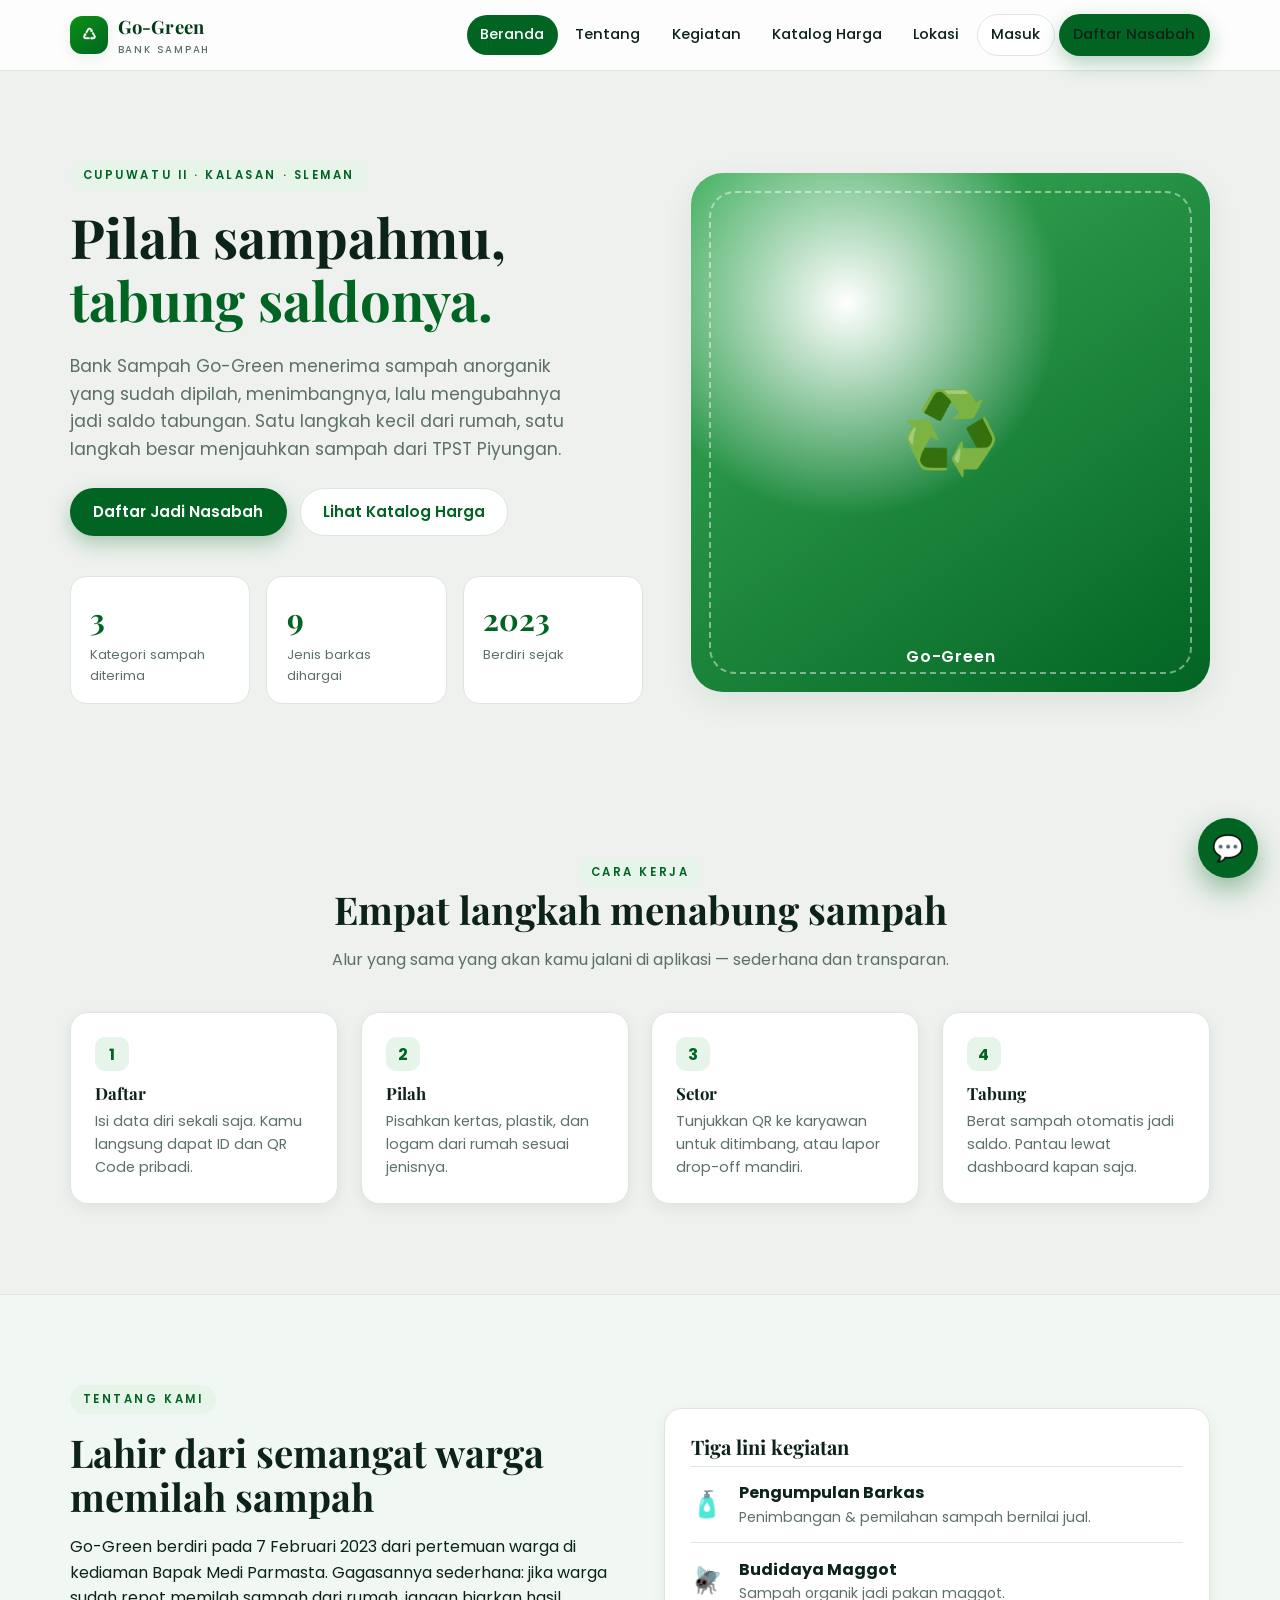
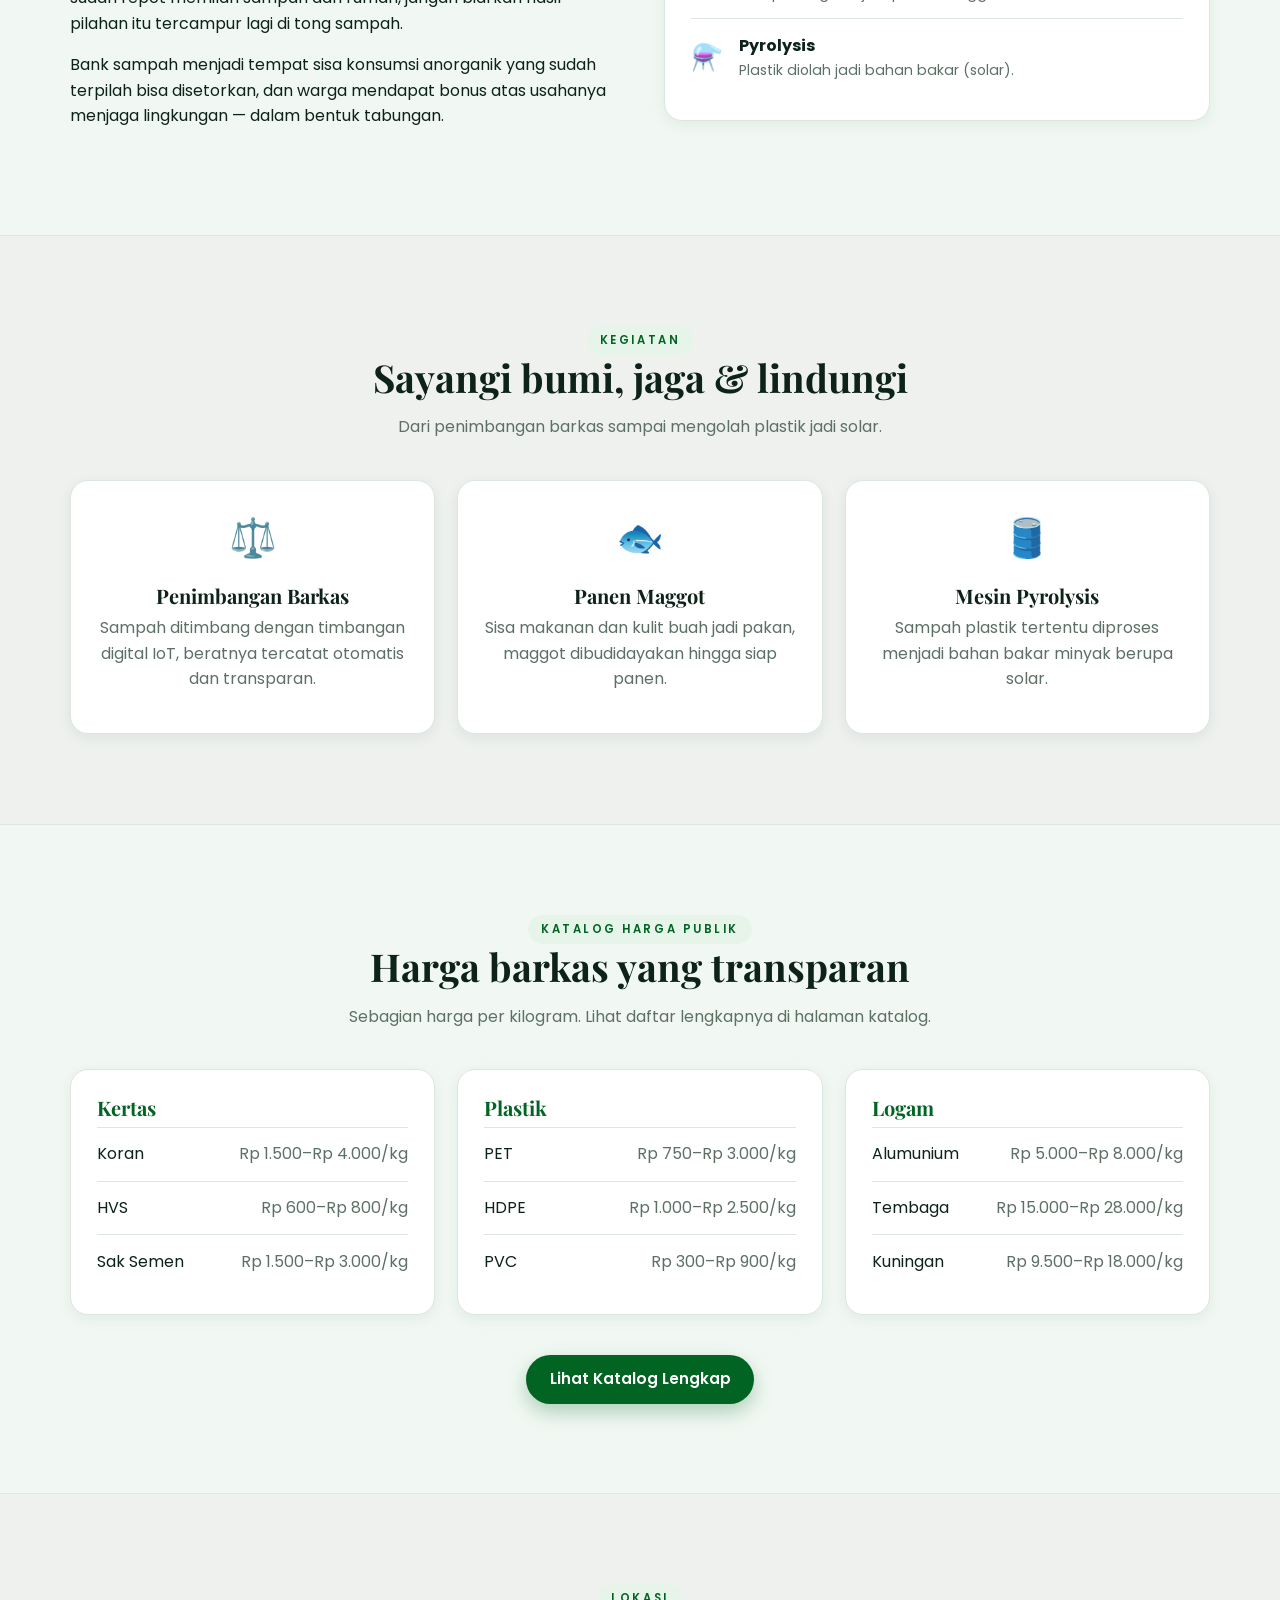
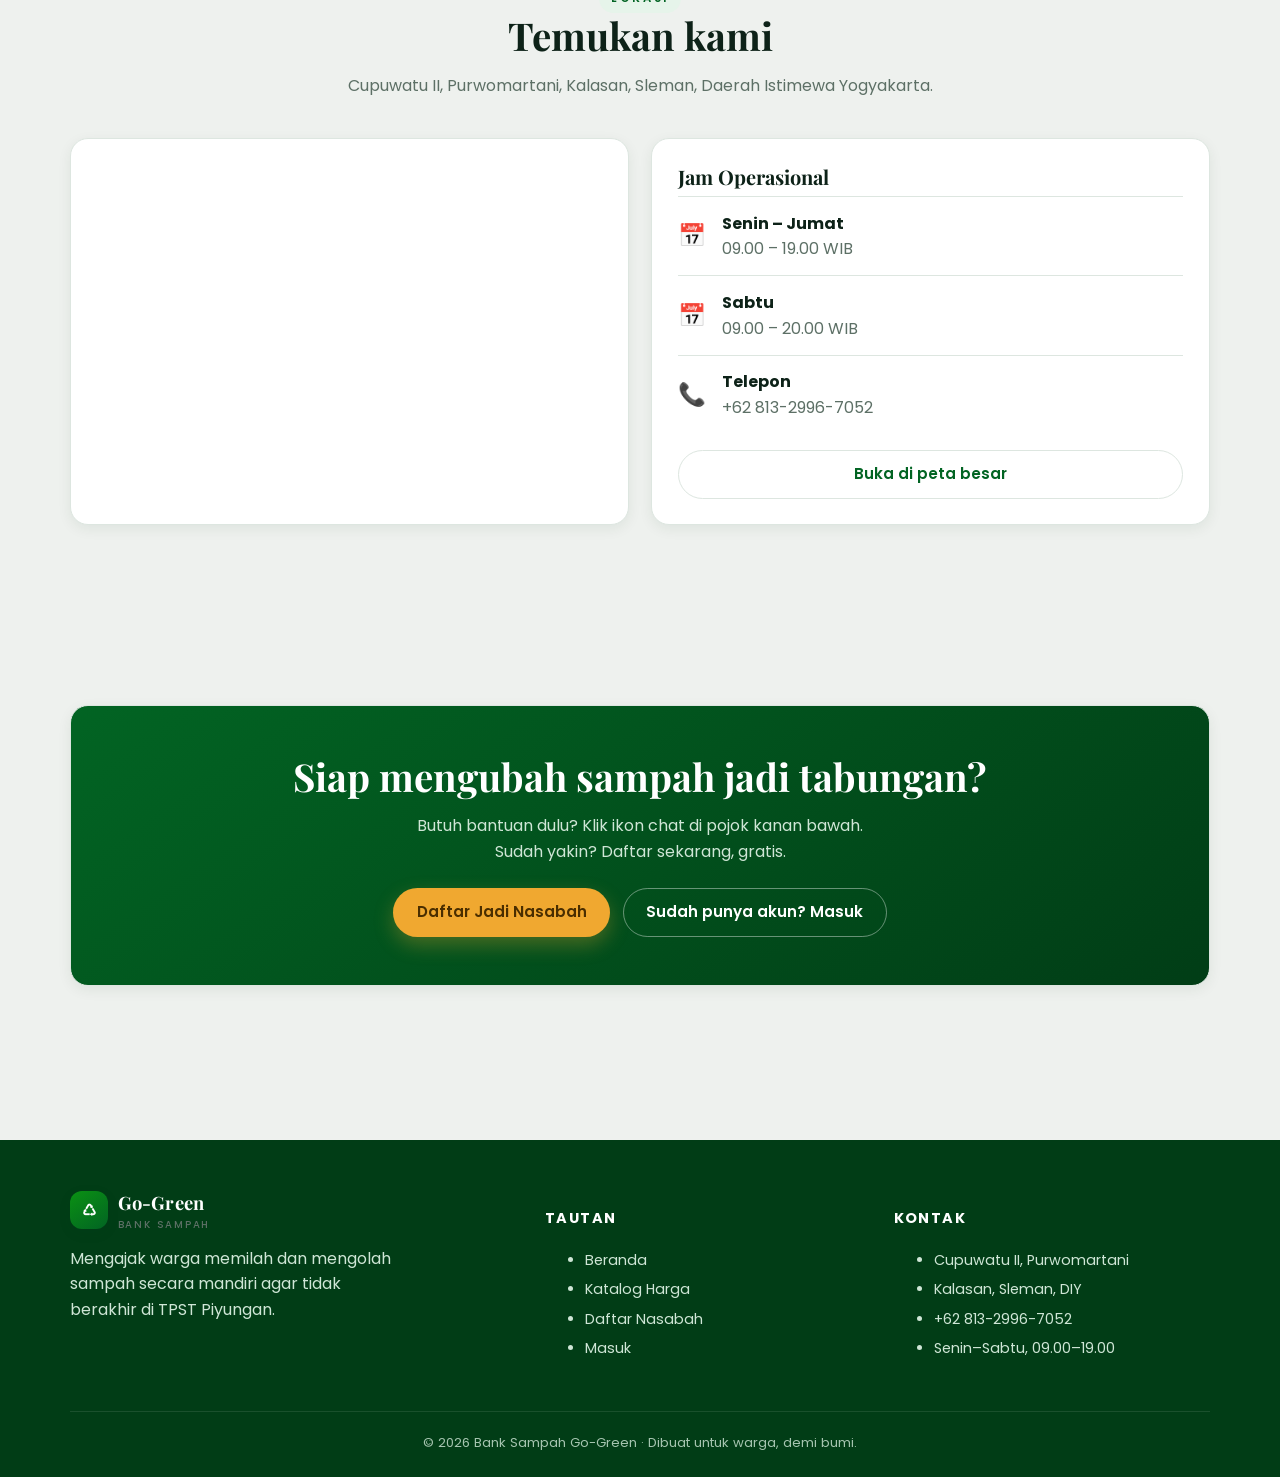
==== index.html @ 5d113762 "Add files via upload" ====
<!DOCTYPE html>
<html lang="id">
<head>
  <meta charset="UTF-8">
  <meta name="viewport" content="width=device-width, initial-scale=1.0">
  <title>Bank Sampah Go-Green — Pilah Sampah, Tabung Saldo</title>
  <meta name="description" content="Bank Sampah Go-Green: setor sampah anorganik terpilah, dapatkan saldo tabungan. Cupuwatu II, Purwomartani, Kalasan, Sleman.">
  <link rel="stylesheet" href="assets/css/app.css">
</head>
<body>
  <script src="assets/js/store.js"></script>
  <script>GG.renderTopbar('beranda', 'public');</script>

  <!-- ============ HERO ============ -->
  <header class="hero">
    <div class="container hero-grid">
      <div>
        <span class="eyebrow">Cupuwatu II · Kalasan · Sleman</span>
        <h1 class="mt-2">Pilah sampahmu, <span>tabung saldonya.</span></h1>
        <p class="lead">Bank Sampah Go-Green menerima sampah anorganik yang sudah dipilah,
          menimbangnya, lalu mengubahnya jadi saldo tabungan. Satu langkah kecil dari rumah,
          satu langkah besar menjauhkan sampah dari TPST Piyungan.</p>
        <div class="hero-cta">
          <a href="daftar.html" class="btn btn-primary">Daftar Jadi Nasabah</a>
          <a href="katalog-harga.html" class="btn btn-ghost">Lihat Katalog Harga</a>
        </div>
        <div class="stats">
          <div class="stat"><div class="n">3</div><div class="l">Kategori sampah diterima</div></div>
          <div class="stat"><div class="n">9</div><div class="l">Jenis barkas dihargai</div></div>
          <div class="stat"><div class="n">2023</div><div class="l">Berdiri sejak</div></div>
        </div>
      </div>
      <div class="hero-art">
        <div class="ring"></div>
        <div class="big">♻️</div>
        <div class="cap">Go-Green</div>
      </div>
    </div>
  </header>

  <!-- ============ ALUR JADI NASABAH (eksplorasi) ============ -->
  <section class="section" id="alur">
    <div class="container">
      <div class="section-head">
        <span class="eyebrow">Cara Kerja</span>
        <h2>Empat langkah menabung sampah</h2>
        <p>Alur yang sama yang akan kamu jalani di aplikasi — sederhana dan transparan.</p>
      </div>
      <div class="grid grid-4">
        <div class="step"><div class="num">1</div><h3>Daftar</h3><p>Isi data diri sekali saja. Kamu langsung dapat ID dan QR Code pribadi.</p></div>
        <div class="step"><div class="num">2</div><h3>Pilah</h3><p>Pisahkan kertas, plastik, dan logam dari rumah sesuai jenisnya.</p></div>
        <div class="step"><div class="num">3</div><h3>Setor</h3><p>Tunjukkan QR ke karyawan untuk ditimbang, atau lapor drop-off mandiri.</p></div>
        <div class="step"><div class="num">4</div><h3>Tabung</h3><p>Berat sampah otomatis jadi saldo. Pantau lewat dashboard kapan saja.</p></div>
      </div>
    </div>
  </section>

  <!-- ============ TENTANG ============ -->
  <section class="section" id="tentang" style="background:var(--leaf-50);border-block:1px solid var(--line)">
    <div class="container">
      <div class="grid grid-2" style="align-items:center;gap:3rem">
        <div>
          <span class="eyebrow">Tentang Kami</span>
          <h2 class="mt-2">Lahir dari semangat warga memilah sampah</h2>
          <p>Go-Green berdiri pada 7 Februari 2023 dari pertemuan warga di kediaman Bapak Medi Parmasta.
            Gagasannya sederhana: jika warga sudah repot memilah sampah dari rumah, jangan biarkan hasil
            pilahan itu tercampur lagi di tong sampah.</p>
          <p>Bank sampah menjadi tempat sisa konsumsi anorganik yang sudah terpilah bisa disetorkan,
            dan warga mendapat bonus atas usahanya menjaga lingkungan — dalam bentuk tabungan.</p>
        </div>
        <div class="card" style="background:#fff">
          <h3>Tiga lini kegiatan</h3>
          <div class="row-item"><div style="font-size:1.6rem">🧴</div><div class="grow"><b>Pengumpulan Barkas</b><div class="muted" style="font-size:.88rem">Penimbangan & pemilahan sampah bernilai jual.</div></div></div>
          <div class="row-item"><div style="font-size:1.6rem">🪰</div><div class="grow"><b>Budidaya Maggot</b><div class="muted" style="font-size:.88rem">Sampah organik jadi pakan maggot.</div></div></div>
          <div class="row-item"><div style="font-size:1.6rem">⚗️</div><div class="grow"><b>Pyrolysis</b><div class="muted" style="font-size:.88rem">Plastik diolah jadi bahan bakar (solar).</div></div></div>
        </div>
      </div>
    </div>
  </section>

  <!-- ============ KEGIATAN ============ -->
  <section class="section" id="kegiatan">
    <div class="container">
      <div class="section-head">
        <span class="eyebrow">Kegiatan</span>
        <h2>Sayangi bumi, jaga & lindungi</h2>
        <p>Dari penimbangan barkas sampai mengolah plastik jadi solar.</p>
      </div>
      <div class="grid grid-3">
        <div class="card center"><div style="font-size:2.4rem">⚖️</div><h3 class="mt-2">Penimbangan Barkas</h3><p class="muted">Sampah ditimbang dengan timbangan digital IoT, beratnya tercatat otomatis dan transparan.</p></div>
        <div class="card center"><div style="font-size:2.4rem">🐟</div><h3 class="mt-2">Panen Maggot</h3><p class="muted">Sisa makanan dan kulit buah jadi pakan, maggot dibudidayakan hingga siap panen.</p></div>
        <div class="card center"><div style="font-size:2.4rem">🛢️</div><h3 class="mt-2">Mesin Pyrolysis</h3><p class="muted">Sampah plastik tertentu diproses menjadi bahan bakar minyak berupa solar.</p></div>
      </div>
    </div>
  </section>

  <!-- ============ KATALOG RINGKAS ============ -->
  <section class="section" id="harga" style="background:var(--leaf-50);border-block:1px solid var(--line)">
    <div class="container">
      <div class="section-head">
        <span class="eyebrow">Katalog Harga Publik</span>
        <h2>Harga barkas yang transparan</h2>
        <p>Sebagian harga per kilogram. Lihat daftar lengkapnya di halaman katalog.</p>
      </div>
      <div class="grid grid-3" id="harga-preview"></div>
      <div class="center mt-4"><a href="katalog-harga.html" class="btn btn-primary">Lihat Katalog Lengkap</a></div>
    </div>
  </section>

  <!-- ============ PETA LOKASI ============ -->
  <section class="section" id="lokasi">
    <div class="container">
      <div class="section-head">
        <span class="eyebrow">Lokasi</span>
        <h2>Temukan kami</h2>
        <p>Cupuwatu II, Purwomartani, Kalasan, Sleman, Daerah Istimewa Yogyakarta.</p>
      </div>
      <div class="grid grid-2" style="gap:1.4rem;align-items:stretch">
        <div class="card" style="padding:0;overflow:hidden;min-height:320px">
          <iframe title="Peta Lokasi Bank Sampah Go-Green" width="100%" height="100%" style="border:0;min-height:320px;display:block"
            loading="lazy" referrerpolicy="no-referrer-when-downgrade"
            src="https://www.openstreetmap.org/export/embed.html?bbox=110.440%2C-7.778%2C110.470%2C-7.758&layer=mapnik&marker=-7.768%2C110.455"></iframe>
        </div>
        <div class="card">
          <h3>Jam Operasional</h3>
          <div class="row-item"><div style="font-size:1.4rem">📅</div><div class="grow"><b>Senin – Jumat</b><div class="muted">09.00 – 19.00 WIB</div></div></div>
          <div class="row-item"><div style="font-size:1.4rem">📅</div><div class="grow"><b>Sabtu</b><div class="muted">09.00 – 20.00 WIB</div></div></div>
          <div class="row-item"><div style="font-size:1.4rem">📞</div><div class="grow"><b>Telepon</b><div class="muted">+62 813-2996-7052</div></div></div>
          <a class="btn btn-ghost btn-block mt-2" target="_blank" rel="noopener"
             href="https://www.openstreetmap.org/?mlat=-7.768&mlon=110.455#map=16/-7.768/110.455">Buka di peta besar</a>
        </div>
      </div>
    </div>
  </section>

  <!-- ============ CTA AKHIR ============ -->
  <section class="section">
    <div class="container">
      <div class="card center" style="background:linear-gradient(145deg,var(--green-700),var(--green-900));color:#fff;padding:3rem">
        <h2 style="color:#fff">Siap mengubah sampah jadi tabungan?</h2>
        <p style="color:#cfe6d6;max-width:46ch;margin-inline:auto">Butuh bantuan dulu? Klik ikon chat di pojok kanan bawah. Sudah yakin? Daftar sekarang, gratis.</p>
        <div class="hero-cta" style="justify-content:center">
          <a href="daftar.html" class="btn btn-amber">Daftar Jadi Nasabah</a>
          <a href="login.html" class="btn btn-ghost" style="background:transparent;color:#fff;border-color:rgba(255,255,255,.4)">Sudah punya akun? Masuk</a>
        </div>
      </div>
    </div>
  </section>

  <script>
    GG.renderFooter();
    GG.renderChatbot();
    // preview harga (ambil 1 item termurah & termahal tiap kategori utk ringkasan)
    (function () {
      const wrap = document.getElementById('harga-preview');
      GG.getPrices().forEach(cat => {
        const items = cat.items.map(it =>
          `<div class="row-item"><div class="grow">${it.nama}</div><div class="price muted">${GG.rupiah(it.min)}–${GG.rupiah(it.max)}/kg</div></div>`
        ).join('');
        wrap.insertAdjacentHTML('beforeend',
          `<div class="card"><h3 style="color:var(--green-700)">${cat.kategori}</h3>${items}</div>`);
      });
    })();
  </script>
</body>
</html>
---- assets/css/app.css ----
/* ============================================================
   Bank Sampah Go-Green — App Stylesheet
   Tema: hijau daur ulang, font Playfair Display + Poppins
   ============================================================ */

@import url('https://fonts.googleapis.com/css2?family=Playfair+Display:wght@600;700;800&family=Poppins:wght@300;400;500;600;700&display=swap');

:root {
  --green-900: #013d16;
  --green-700: #026423;   /* warna brand utama */
  --green-500: #0a9113;
  --green-300: #3cae5a;
  --leaf-100:  #e6f4ea;
  --leaf-50:   #f1f8f3;
  --amber:     #f0a830;   /* IoT / sorotan / peringatan */
  --amber-700: #c97e16;
  --amber-50:  #fcf2dd;
  --ink:       #0d2218;
  --muted:     #5d7066;
  --paper:     #eef1ee;
  --card:      #ffffff;
  --line:      #dde6e0;
  --danger:    #c0392b;
  --shadow:    0 10px 30px rgba(1, 61, 22, .08);
  --shadow-sm: 0 4px 14px rgba(1, 61, 22, .07);
  --radius:    18px;
}

* { box-sizing: border-box; }

html { scroll-behavior: smooth; }

body {
  margin: 0;
  font-family: 'Poppins', sans-serif;
  color: var(--ink);
  background:
    radial-gradient(1200px 500px at 100% -10%, var(--leaf-100), transparent 60%),
    var(--paper);
  line-height: 1.6;
  -webkit-font-smoothing: antialiased;
}

h1, h2, h3 { font-family: 'Playfair Display', serif; line-height: 1.15; margin: 0 0 .4em; }
h1 { font-size: clamp(2rem, 4.5vw, 3.4rem); }
h2 { font-size: clamp(1.6rem, 3vw, 2.4rem); }
h3 { font-size: 1.25rem; }
p  { margin: 0 0 1rem; color: var(--ink); }
a  { color: var(--green-700); text-decoration: none; }
img { max-width: 100%; display: block; }

.container { width: min(1140px, 92%); margin-inline: auto; }
.muted { color: var(--muted); }
.center { text-align: center; }
.mt-1{margin-top:.5rem}.mt-2{margin-top:1rem}.mt-3{margin-top:1.5rem}.mt-4{margin-top:2.5rem}
.hidden { display: none !important; }

/* ---------- Eyebrow + section title ---------- */
.eyebrow {
  display: inline-block;
  font-size: .72rem; font-weight: 600; letter-spacing: .22em;
  text-transform: uppercase; color: var(--green-700);
  background: var(--leaf-100); padding: .35rem .8rem; border-radius: 30px;
}
.section { padding: clamp(3rem, 7vw, 6rem) 0; }
.section-head { max-width: 640px; margin: 0 auto 2.5rem; text-align: center; }
.section-head p { color: var(--muted); }

/* ============================================================
   TOPBAR
   ============================================================ */
.topbar {
  position: sticky; top: 0; z-index: 50;
  background: rgba(255,255,255,.82);
  backdrop-filter: blur(14px);
  border-bottom: 1px solid var(--line);
}
.topbar-inner {
  display: flex; align-items: center; gap: 1.2rem;
  height: 70px;
}
.brand { display: flex; align-items: center; gap: .6rem; font-weight: 700; color: var(--green-900); }
.brand .mark {
  width: 38px; height: 38px; border-radius: 12px; display: grid; place-items: center;
  background: linear-gradient(145deg, var(--green-500), var(--green-700));
  color: #fff; box-shadow: var(--shadow-sm);
}
.brand b { font-family: 'Playfair Display', serif; font-size: 1.15rem; letter-spacing: .2px; }
.brand small { display:block; font-size:.62rem; font-weight:500; letter-spacing:.18em; color:var(--muted); text-transform:uppercase; }
.nav { display: flex; gap: .25rem; margin-left: auto; align-items: center; }
.nav a {
  color: var(--ink); font-weight: 500; font-size: .92rem;
  padding: .5rem .85rem; border-radius: 30px; transition: .2s;
}
.nav a:hover { background: var(--leaf-100); color: var(--green-700); }
.nav a.active { background: var(--green-700); color: #fff; }
.nav .who { font-size: .82rem; color: var(--muted); margin-right: .4rem; }
.menu-toggle { display:none; background:none;border:none;cursor:pointer;font-size:1.6rem;color:var(--green-700); }

/* ============================================================
   BUTTONS
   ============================================================ */
.btn {
  display: inline-flex; align-items: center; gap: .5rem; justify-content: center;
  font-family: inherit; font-weight: 600; font-size: .95rem;
  padding: .7rem 1.4rem; border-radius: 30px; border: 1px solid transparent;
  cursor: pointer; transition: .2s; text-align: center;
}
.btn-primary { background: var(--green-700); color: #fff; box-shadow: 0 8px 20px rgba(2,100,35,.28); }
.btn-primary:hover { background: var(--green-900); transform: translateY(-1px); }
.btn-amber { background: var(--amber); color: #4a2e00; box-shadow: 0 8px 20px rgba(240,168,48,.3); }
.btn-amber:hover { background: var(--amber-700); color:#fff; transform: translateY(-1px); }
.btn-ghost { background: #fff; color: var(--green-700); border-color: var(--line); }
.btn-ghost:hover { border-color: var(--green-300); background: var(--leaf-50); }
.btn-block { width: 100%; }
.btn:disabled { opacity: .5; cursor: not-allowed; transform: none; }
.btn-sm { padding: .45rem .9rem; font-size: .82rem; }

/* ============================================================
   CARDS / GRID
   ============================================================ */
.card {
  background: var(--card); border: 1px solid var(--line);
  border-radius: var(--radius); padding: 1.6rem; box-shadow: var(--shadow-sm);
}
.grid { display: grid; gap: 1.4rem; }
.grid-2 { grid-template-columns: repeat(2, 1fr); }
.grid-3 { grid-template-columns: repeat(3, 1fr); }
.grid-4 { grid-template-columns: repeat(4, 1fr); }

/* ============================================================
   HERO (landing)
   ============================================================ */
.hero { position: relative; overflow: hidden; padding: clamp(3rem,7vw,6rem) 0 clamp(2rem,5vw,4rem); }
.hero-grid { display: grid; grid-template-columns: 1.05fr .95fr; gap: 3rem; align-items: center; }
.hero h1 span { color: var(--green-700); }
.hero p.lead { font-size: 1.08rem; color: var(--muted); max-width: 46ch; }
.hero-cta { display: flex; gap: .8rem; flex-wrap: wrap; margin-top: 1.5rem; }
.hero-art {
  aspect-ratio: 1/1; border-radius: 32px; position: relative;
  background:
    radial-gradient(circle at 30% 25%, #fff, transparent 40%),
    linear-gradient(145deg, var(--green-300), var(--green-700));
  box-shadow: var(--shadow); display: grid; place-items: center; color: #fff;
}
.hero-art .ring { position:absolute; inset: 18px; border: 2px dashed rgba(255,255,255,.45); border-radius: 26px; animation: spin 40s linear infinite; }
@keyframes spin { to { transform: rotate(360deg); } }
.hero-art .big { font-size: 5rem; }
.hero-art .cap { position:absolute; bottom: 22px; font-weight:600; letter-spacing:.05em; }

/* stat strip */
.stats { display: grid; grid-template-columns: repeat(3,1fr); gap: 1rem; margin-top: 2.5rem; }
.stat { background:#fff; border:1px solid var(--line); border-radius: 16px; padding: 1.1rem 1.2rem; }
.stat .n { font-family:'Playfair Display',serif; font-size: 1.9rem; color: var(--green-700); font-weight: 700; }
.stat .l { font-size: .82rem; color: var(--muted); }

/* feature / step cards */
.step { background:#fff; border:1px solid var(--line); border-radius: var(--radius); padding: 1.5rem; box-shadow: var(--shadow-sm); }
.step .num {
  width: 34px;height:34px;border-radius:10px;display:grid;place-items:center;font-weight:700;
  background: var(--leaf-100); color: var(--green-700); margin-bottom: .8rem;
}
.step h3 { font-size: 1.05rem; }
.step p { font-size: .9rem; color: var(--muted); margin: 0; }

/* ============================================================
   STEPPER (alur proses)
   ============================================================ */
.stepper { display:flex; flex-wrap:wrap; gap:.5rem; margin-bottom: 1.6rem; }
.stepper .s {
  flex:1; min-width: 120px; padding:.7rem .8rem; border-radius: 12px; font-size:.8rem;
  background:#fff; border:1px solid var(--line); color: var(--muted); position:relative;
}
.stepper .s b { display:block; color: var(--ink); font-size:.82rem; }
.stepper .s.done { background: var(--leaf-100); border-color: var(--green-300); color: var(--green-700); }
.stepper .s.active { background: var(--green-700); border-color: var(--green-700); color:#fff; }
.stepper .s.active b { color:#fff; }

/* ============================================================
   TABLES (katalog harga)
   ============================================================ */
.table-wrap { overflow-x: auto; border-radius: var(--radius); border:1px solid var(--line); }
table.gg { width:100%; border-collapse: collapse; background:#fff; font-size:.92rem; }
table.gg thead th {
  background: var(--green-700); color:#fff; text-align:left; padding: .9rem 1rem;
  font-weight:600; font-size:.82rem; letter-spacing:.04em; text-transform:uppercase;
}
table.gg td { padding: .8rem 1rem; border-top:1px solid var(--line); }
table.gg tbody tr:nth-child(even) { background: var(--leaf-50); }
table.gg .cat td { background: var(--green-900); color:#fff; font-weight:600; }
table.gg .price { font-variant-numeric: tabular-nums; white-space: nowrap; }

/* ============================================================
   FORMS
   ============================================================ */
.field { margin-bottom: 1rem; }
.field label { display:block; font-size:.82rem; font-weight:600; margin-bottom:.35rem; color: var(--ink); }
.input, select.input, textarea.input {
  width:100%; font-family:inherit; font-size:.95rem; color: var(--ink);
  padding:.75rem .9rem; border:1px solid var(--line); border-radius: 12px; background:#fff; transition:.2s;
}
.input:focus { outline:none; border-color: var(--green-500); box-shadow: 0 0 0 3px var(--leaf-100); }
textarea.input { resize: vertical; min-height: 84px; }
.hint { font-size:.78rem; color: var(--muted); margin-top:.3rem; }
.check { display:flex; align-items:center; gap:.5rem; font-size:.9rem; }
.check input { width:18px;height:18px;accent-color: var(--green-700); }

/* role pills (login) */
.tabs { display:flex; gap:.5rem; background: var(--leaf-50); padding:.4rem; border-radius: 30px; margin-bottom:1.4rem; }
.tabs button {
  flex:1; border:none; background:none; font-family:inherit; font-weight:600; font-size:.9rem;
  padding:.6rem; border-radius: 30px; cursor:pointer; color: var(--muted);
}
.tabs button.active { background: var(--green-700); color:#fff; box-shadow: var(--shadow-sm); }

/* ============================================================
   BADGES / NOTIF
   ============================================================ */
.badge { display:inline-flex; align-items:center; gap:.35rem; font-size:.74rem; font-weight:600; padding:.25rem .6rem; border-radius: 20px; }
.badge.green { background: var(--leaf-100); color: var(--green-700); }
.badge.amber { background: var(--amber-50); color: var(--amber-700); }
.badge.red   { background: #fbe3e0; color: var(--danger); }
.dot { width:9px;height:9px;border-radius:50%; display:inline-block; }
.dot.on { background: var(--green-500); box-shadow:0 0 0 4px rgba(10,145,19,.18); animation: pulse 1.8s infinite; }
.dot.off { background: #b9c4be; }
@keyframes pulse { 0%,100%{box-shadow:0 0 0 4px rgba(10,145,19,.18)} 50%{box-shadow:0 0 0 7px rgba(10,145,19,0)} }

/* ============================================================
   DASHBOARD bits
   ============================================================ */
.saldo-card {
  background: linear-gradient(145deg, var(--green-700), var(--green-900));
  color:#fff; border-radius: var(--radius); padding: 1.8rem; box-shadow: var(--shadow);
}
.saldo-card .lbl { font-size:.8rem; opacity:.85; letter-spacing:.04em; }
.saldo-card .amt { font-family:'Playfair Display',serif; font-size: 2.4rem; font-weight:800; }

.menu-card { cursor:pointer; transition:.2s; }
.menu-card:hover { transform: translateY(-3px); border-color: var(--green-300); box-shadow: var(--shadow); }
.menu-card .ic { width:48px;height:48px;border-radius:14px;display:grid;place-items:center;font-size:1.4rem;background:var(--leaf-100);color:var(--green-700);margin-bottom:.8rem; }

/* IoT scale readout */
.scale {
  background: #06240f; color: var(--green-300); border-radius: 14px; padding: 1.2rem 1.4rem;
  font-variant-numeric: tabular-nums; text-align:center; border:1px solid #0c3d1c;
}
.scale .read { font-family:'Playfair Display',serif; font-size: 3rem; font-weight:800; color:#9af0b1; }
.scale .unit { font-size: 1.1rem; color: var(--green-300); }
.scale .lbl { font-size:.74rem; letter-spacing:.2em; text-transform:uppercase; opacity:.8; }

/* jenis sampah grid (karyawan) */
.type-grid { display:grid; grid-template-columns: repeat(3,1fr); gap:.7rem; }
.type-btn {
  border:1px solid var(--line); background:#fff; border-radius:12px; padding:.8rem .6rem;
  cursor:pointer; text-align:center; font-family:inherit; transition:.15s;
}
.type-btn:hover { border-color: var(--green-300); background: var(--leaf-50); }
.type-btn.sel { border-color: var(--green-700); background: var(--leaf-100); box-shadow: inset 0 0 0 1px var(--green-700); }
.type-btn b { display:block; font-size:.9rem; }
.type-btn small { color: var(--muted); font-size:.74rem; }

/* QR */
.qr-box { display:inline-block; padding:14px; background:#fff; border:1px solid var(--line); border-radius:16px; box-shadow: var(--shadow-sm); }
.qr-box svg { display:block; }
.qr-cap { font-size:.78rem; color: var(--muted); margin-top:.5rem; text-align:center; }

/* list rows */
.row-item { display:flex; align-items:center; gap:1rem; padding:.85rem 0; border-top:1px solid var(--line); }
.row-item:first-child { border-top:none; }
.row-item .grow { flex:1; }
.row-item .amt { font-weight:700; color: var(--green-700); white-space:nowrap; }
.row-item .amt.minus { color: var(--danger); }

/* ============================================================
   TOAST + MODAL
   ============================================================ */
.toast-wrap { position: fixed; right: 18px; bottom: 18px; z-index: 200; display:flex; flex-direction:column; gap:.6rem; }
.toast {
  background: var(--green-900); color:#fff; padding:.85rem 1.1rem; border-radius:12px;
  box-shadow: var(--shadow); font-size:.9rem; max-width: 320px; animation: slidein .3s ease;
}
.toast.amber { background: var(--amber-700); }
@keyframes slidein { from{transform:translateY(12px);opacity:0} to{transform:none;opacity:1} }

.modal-bg {
  position: fixed; inset:0; background: rgba(1,30,12,.55); backdrop-filter: blur(3px);
  display:grid; place-items:center; z-index:150; padding:1rem;
}
.modal {
  background:#fff; border-radius: var(--radius); padding: 1.8rem; width: min(460px, 100%);
  box-shadow: var(--shadow); animation: slidein .25s ease;
}
.modal h3 { margin-top:0; }
.modal-actions { display:flex; gap:.6rem; margin-top:1.4rem; }
.modal-actions .btn { flex:1; }

/* ============================================================
   CHATBOT (floating)
   ============================================================ */
.fab {
  position: fixed; right: 22px; bottom: 22px; z-index: 120;
  width: 60px; height: 60px; border-radius: 50%; border:none; cursor:pointer;
  background: var(--green-700); color:#fff; font-size: 1.6rem;
  box-shadow: 0 12px 28px rgba(2,100,35,.4); transition:.2s;
}
.fab:hover { transform: scale(1.06); }
.chat {
  position: fixed; right: 22px; bottom: 94px; z-index: 121;
  width: min(340px, 90vw); height: 460px; background:#fff; border-radius: 20px;
  box-shadow: var(--shadow); display:flex; flex-direction:column; overflow:hidden;
  border:1px solid var(--line); transform-origin: bottom right; animation: slidein .25s ease;
}
.chat-head { background: var(--green-700); color:#fff; padding: 1rem 1.1rem; }
.chat-head b { font-family:'Playfair Display',serif; }
.chat-body { flex:1; overflow-y:auto; padding: 1rem; display:flex; flex-direction:column; gap:.6rem; background: var(--leaf-50); }
.bubble { padding:.6rem .85rem; border-radius:14px; font-size:.88rem; max-width: 85%; }
.bubble.bot { background:#fff; border:1px solid var(--line); align-self:flex-start; border-bottom-left-radius:4px; }
.bubble.me  { background: var(--green-700); color:#fff; align-self:flex-end; border-bottom-right-radius:4px; }
.chat-chips { display:flex; flex-wrap:wrap; gap:.4rem; padding:.6rem; border-top:1px solid var(--line); background:#fff; }
.chip { font-size:.78rem; border:1px solid var(--line); background:#fff; border-radius:20px; padding:.35rem .7rem; cursor:pointer; }
.chip:hover { background: var(--leaf-100); border-color: var(--green-300); }

/* ============================================================
   FOOTER
   ============================================================ */
.site-footer { background: var(--green-900); color: #cfe6d6; padding: 3rem 0 1.5rem; margin-top: 4rem; }
.site-footer a { color:#cfe6d6; }
.foot-grid { display:grid; grid-template-columns: 1.4fr 1fr 1fr; gap:2rem; }
.site-footer h4 { color:#fff; font-family:'Poppins'; font-size:.9rem; letter-spacing:.1em; text-transform:uppercase; margin-bottom:.8rem; }
.site-footer ul li { padding:.2rem 0; font-size:.9rem; }
.foot-bottom { border-top:1px solid rgba(255,255,255,.12); margin-top:2rem; padding-top:1.2rem; text-align:center; font-size:.82rem; opacity:.8; }

/* ============================================================
   RESPONSIVE
   ============================================================ */
@media (max-width: 880px) {
  .hero-grid { grid-template-columns: 1fr; }
  .hero-art { max-width: 360px; margin: 0 auto; }
  .grid-3, .grid-4, .foot-grid { grid-template-columns: 1fr 1fr; }
  .type-grid { grid-template-columns: 1fr 1fr; }
}
@media (max-width: 640px) {
  .nav { position: fixed; inset: 70px 0 auto 0; background:#fff; flex-direction:column; align-items:stretch;
         padding:1rem; border-bottom:1px solid var(--line); display:none; }
  .nav.open { display:flex; }
  .nav .who { order:-1; }
  .menu-toggle { display:block; margin-left:auto; }
  .grid-2, .grid-3, .grid-4, .stats, .foot-grid { grid-template-columns: 1fr; }
  .type-grid { grid-template-columns: 1fr 1fr; }
}

@media (prefers-reduced-motion: reduce) {
  * { animation: none !important; transition: none !important; scroll-behavior: auto; }
}
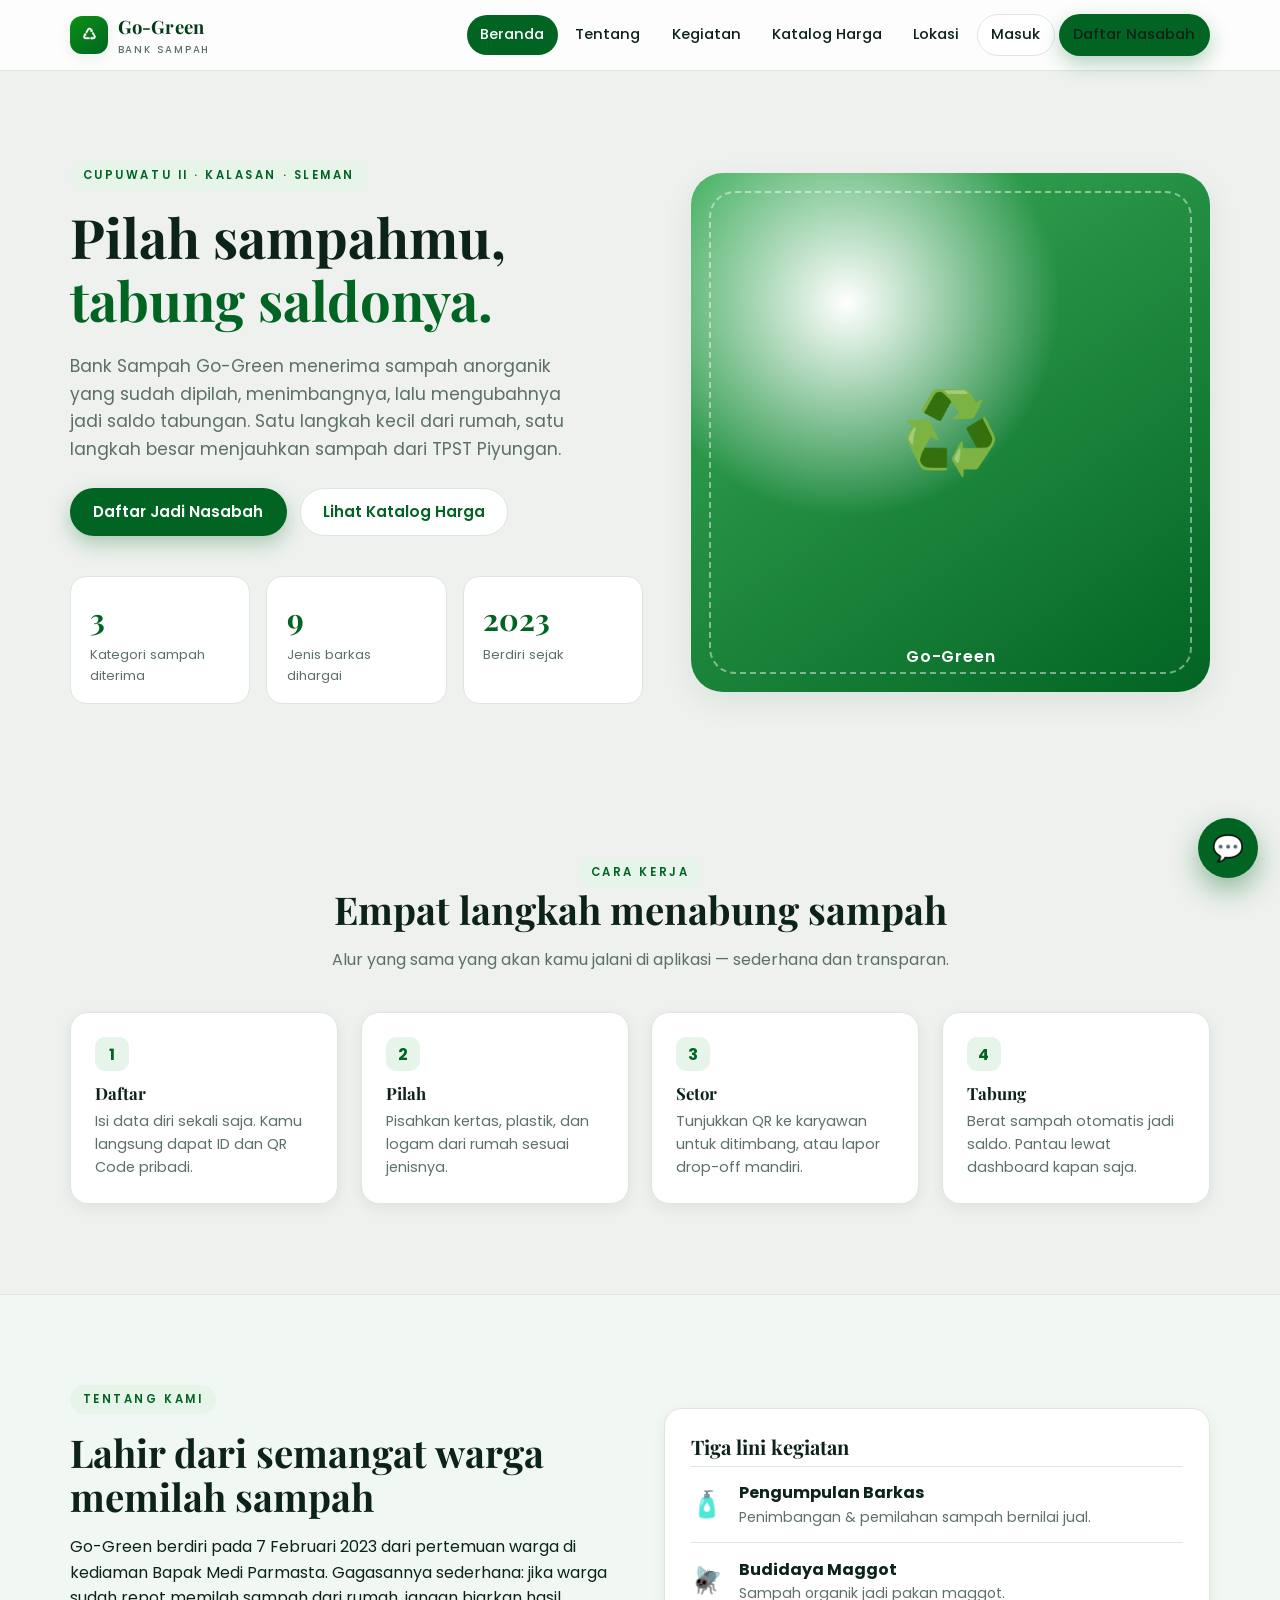
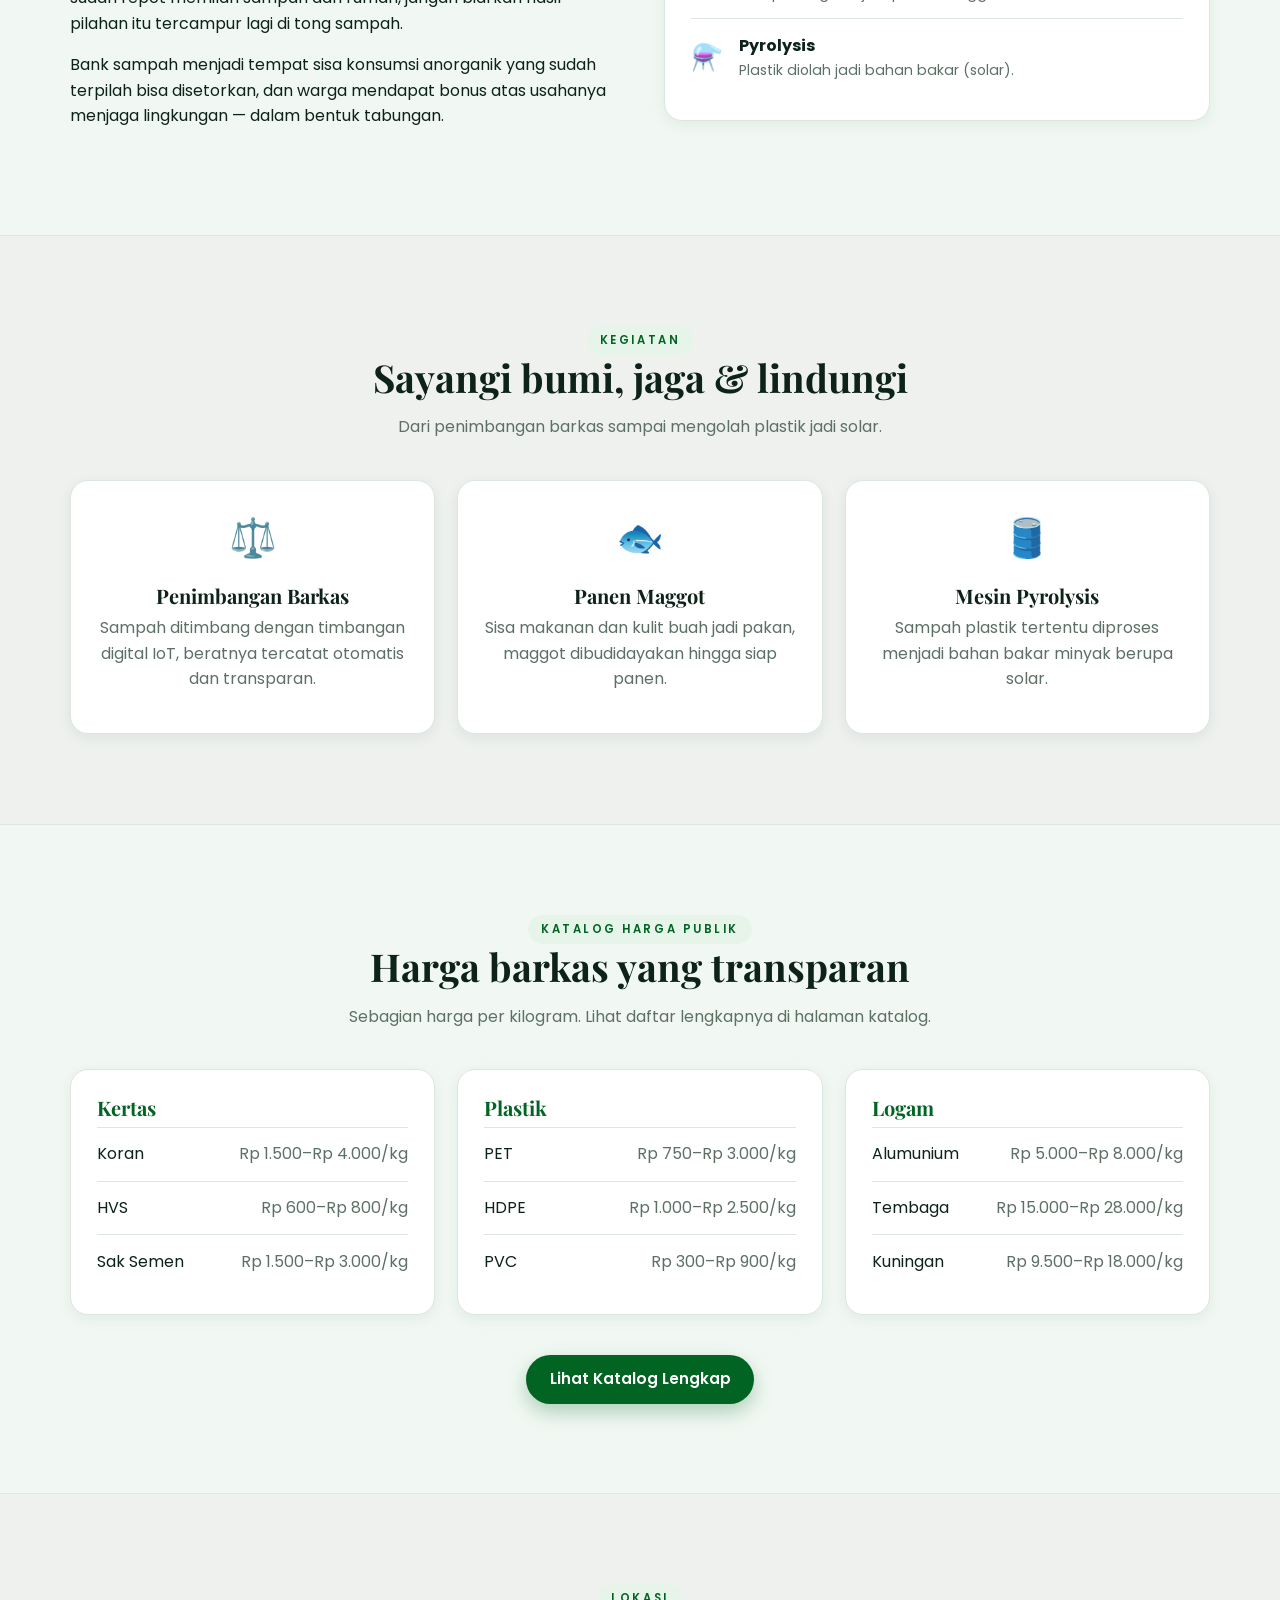
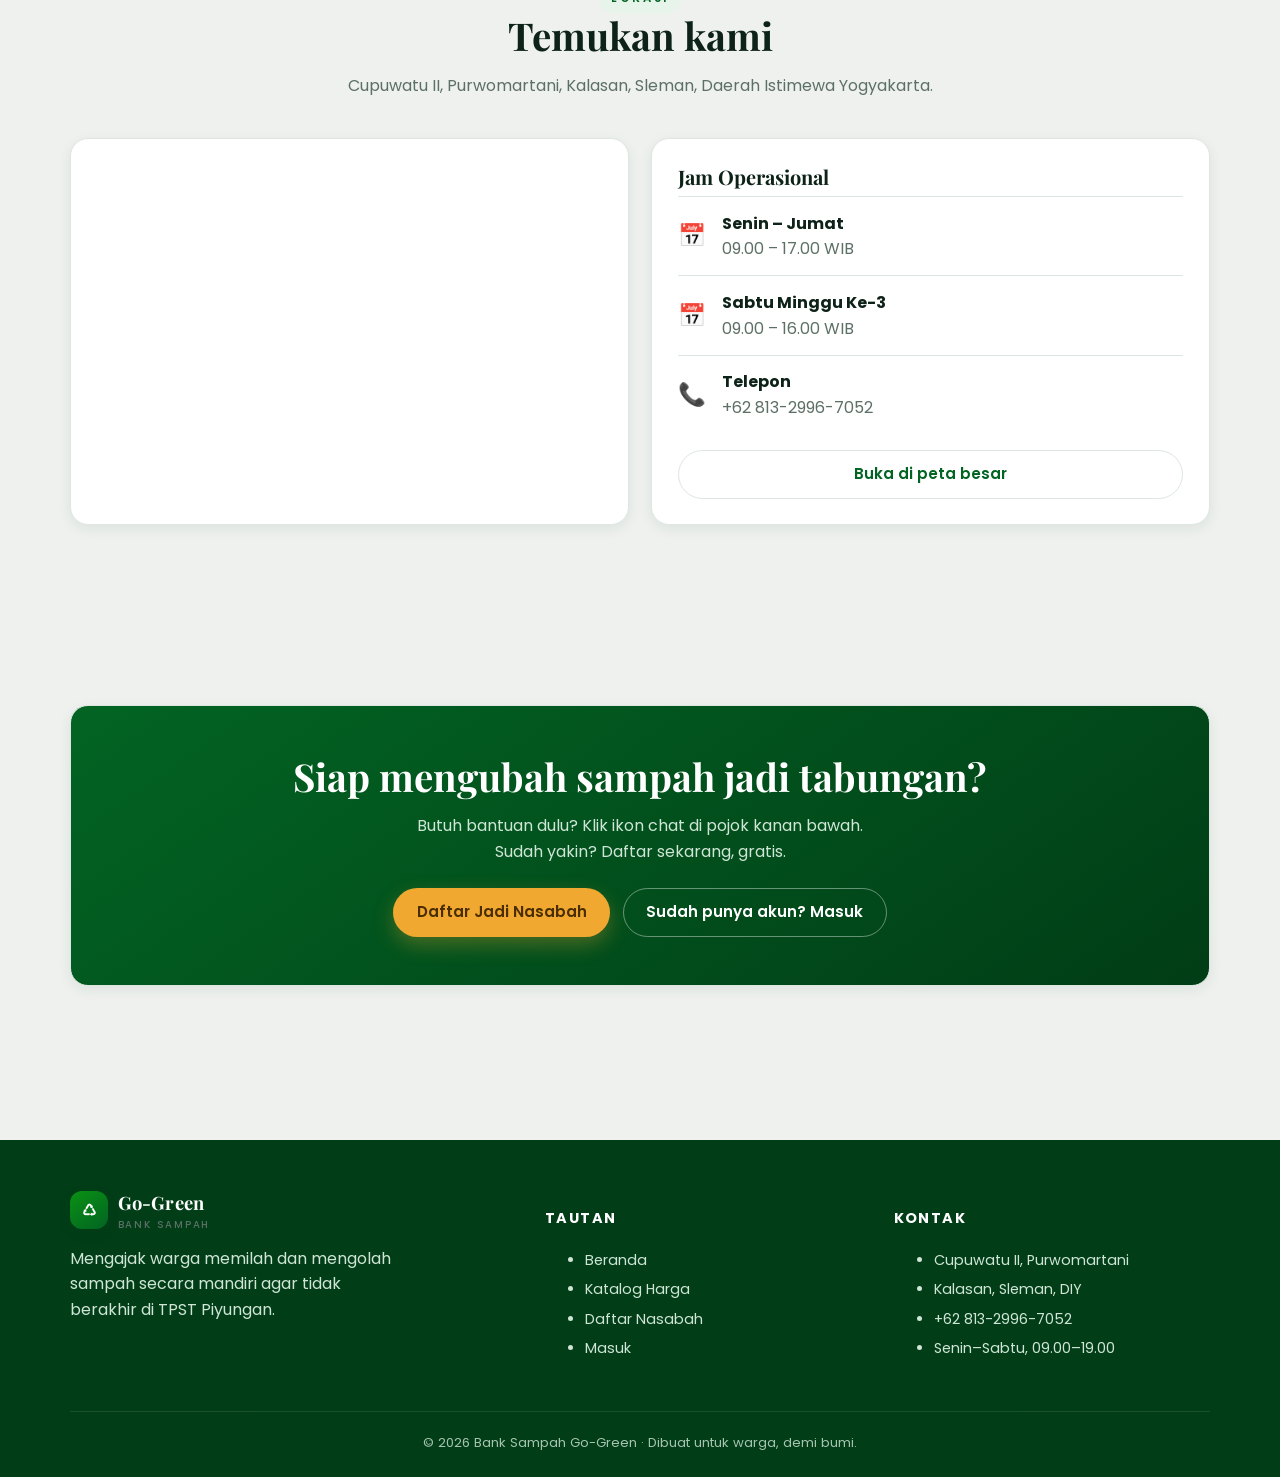
==== commit 2b0627eb: "Update index.html" ====
--- a/index.html
+++ b/index.html
@@ -123,8 +123,8 @@
         </div>
         <div class="card">
           <h3>Jam Operasional</h3>
-          <div class="row-item"><div style="font-size:1.4rem">📅</div><div class="grow"><b>Senin – Jumat</b><div class="muted">09.00 – 19.00 WIB</div></div></div>
-          <div class="row-item"><div style="font-size:1.4rem">📅</div><div class="grow"><b>Sabtu</b><div class="muted">09.00 – 20.00 WIB</div></div></div>
+          <div class="row-item"><div style="font-size:1.4rem">📅</div><div class="grow"><b>Senin – Jumat</b><div class="muted">09.00 – 17.00 WIB</div></div></div>
+          <div class="row-item"><div style="font-size:1.4rem">📅</div><div class="grow"><b>Sabtu Minggu Ke-3</b><div class="muted">09.00 – 16.00 WIB</div></div></div>
           <div class="row-item"><div style="font-size:1.4rem">📞</div><div class="grow"><b>Telepon</b><div class="muted">+62 813-2996-7052</div></div></div>
           <a class="btn btn-ghost btn-block mt-2" target="_blank" rel="noopener"
              href="https://www.openstreetmap.org/?mlat=-7.768&mlon=110.455#map=16/-7.768/110.455">Buka di peta besar</a>
